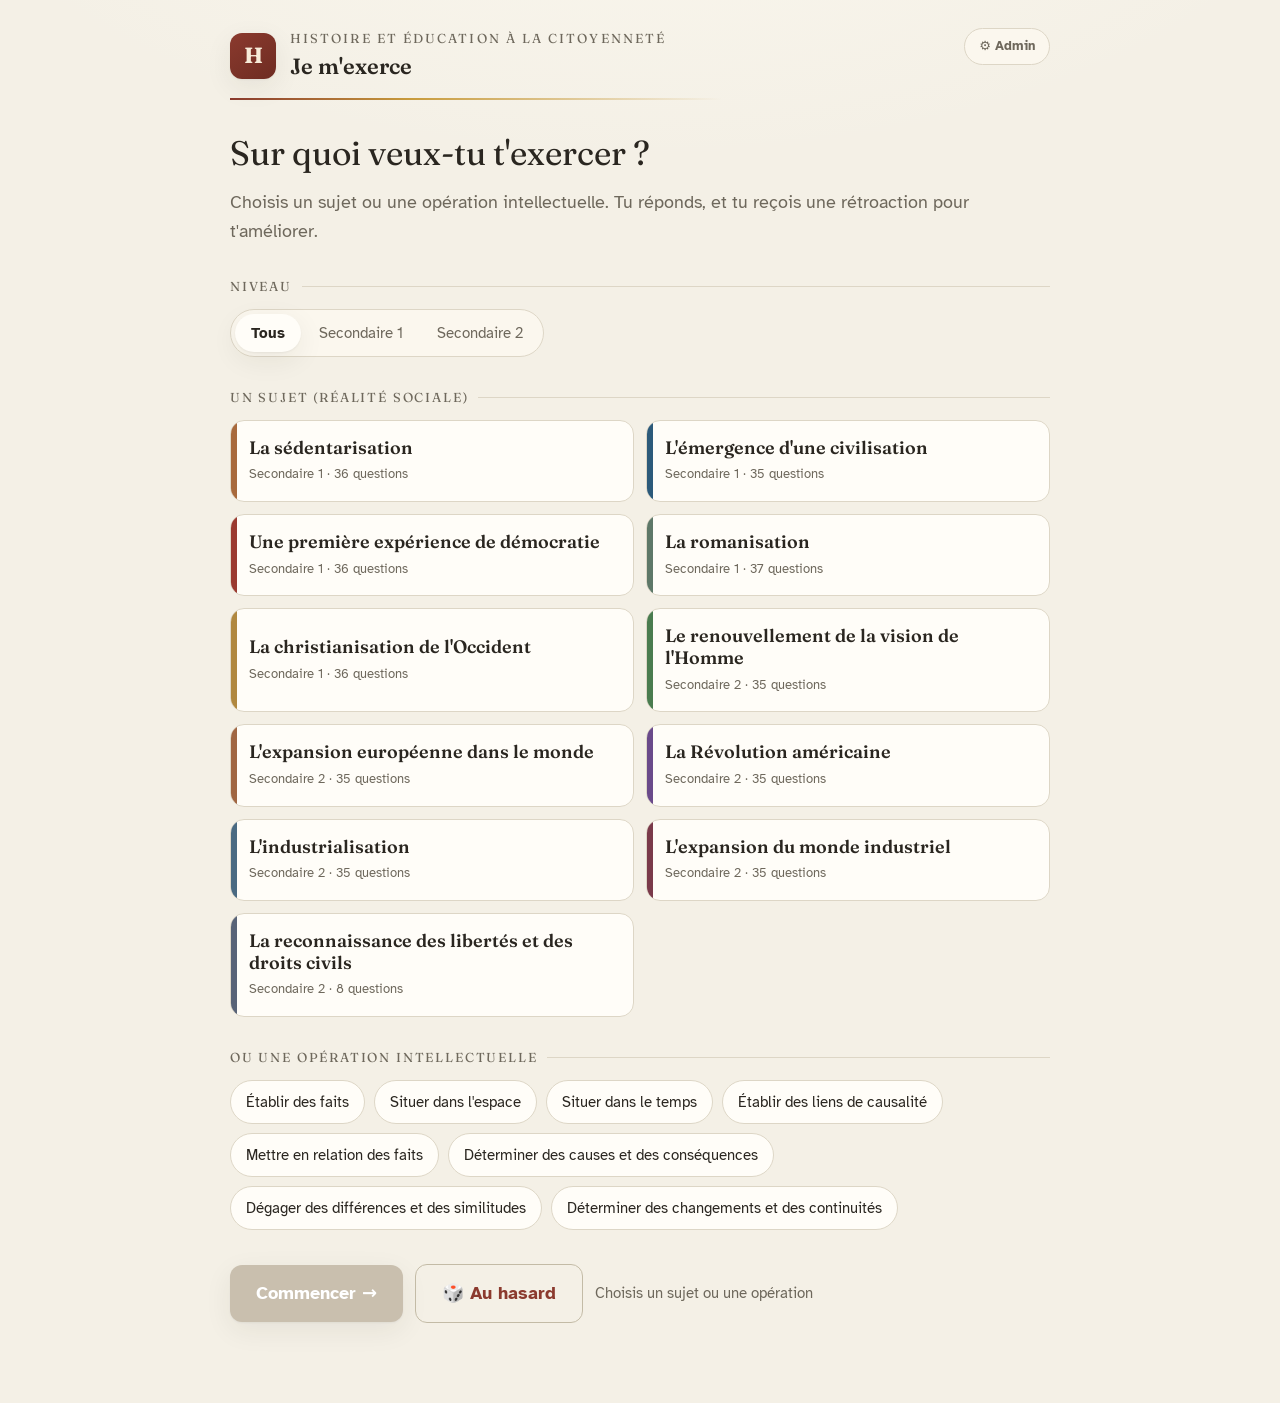
==== index.html @ 0134106e "Bugs réparés" ====
<!DOCTYPE html>
<html lang="fr">
<head>
<meta charset="UTF-8">
<meta name="viewport" content="width=device-width, initial-scale=1.0">
<title>HEC · Je m'exerce</title>
<link rel="preconnect" href="https://fonts.googleapis.com">
<link rel="preconnect" href="https://fonts.gstatic.com" crossorigin>
<link href="https://fonts.googleapis.com/css2?family=Fraunces:opsz,wght@9..144,400;9..144,500;9..144,600;9..144,700&family=Atkinson+Hyperlegible:ital,wght@0,400;0,700;1,400&display=swap" rel="stylesheet">
<style>
:root{
  --bg:#f4f0e6; --card:#fffdf8; --alt:#fbf7ee;
  --border:#ddd6c6; --border-strong:#c3bba6;
  --ink:#2a2620; --muted:#6e685c;
  --burgundy:#8b3a2e; --burgundy-d:#6e2c22;
  --gold:#c89b3c; --green:#4a7c4f; --danger:#b15543;
  --accent:#8b3a2e; --accent-bg:#f5e8d8;
  --shadow:0 1px 2px rgba(42,38,32,.05), 0 8px 28px rgba(42,38,32,.07);
  --shadow-lg:0 2px 6px rgba(42,38,32,.08), 0 18px 48px rgba(42,38,32,.12);
  --radius:16px;
}
*{box-sizing:border-box}
html,body{margin:0;padding:0}
body{
  background:
    radial-gradient(1200px 600px at 50% -200px, #fbf8ef 0%, rgba(251,248,239,0) 60%),
    var(--bg);
  color:var(--ink);
  font-family:'Atkinson Hyperlegible', system-ui, sans-serif;
  font-size:18px; line-height:1.6;
  min-height:100vh;
  -webkit-font-smoothing:antialiased;
}
.wrap{max-width:860px;margin:0 auto;padding:28px 20px 80px}
h1,h2,h3{font-family:'Fraunces',Georgia,serif;font-weight:600;line-height:1.15;letter-spacing:-.01em;margin:0}

/* ---------- Top bar ---------- */
.topbar{display:flex;align-items:center;gap:14px;margin-bottom:6px}
.admin-link{margin-left:auto;align-self:flex-start;text-decoration:none;font-size:13px;font-weight:700;
  color:var(--muted);background:var(--alt);border:1px solid var(--border);border-radius:999px;
  padding:7px 14px;transition:.15s;white-space:nowrap}
.admin-link:hover{color:var(--burgundy);border-color:var(--burgundy);background:#fff}
.crest{width:46px;height:46px;flex:none;border-radius:12px;
  background:linear-gradient(145deg,var(--burgundy),var(--burgundy-d));
  display:grid;place-items:center;color:#f7ecd9;box-shadow:var(--shadow);
  font-family:'Fraunces',serif;font-weight:700;font-size:22px}
.topbar .t1{font-family:'Fraunces',serif;font-size:13px;letter-spacing:.16em;text-transform:uppercase;color:var(--muted)}
.topbar .t2{font-family:'Fraunces',serif;font-size:22px;font-weight:600}
.rule{height:2px;border:0;margin:14px 0 26px;
  background:linear-gradient(90deg,var(--burgundy) 0%, var(--gold) 22%, transparent 60%)}

/* ---------- Home ---------- */
.lead{font-size:21px;color:var(--ink);margin:0 0 4px}
.lead .big{font-family:'Fraunces',serif;font-size:34px;display:block;margin-bottom:8px}
.sub{color:var(--muted);margin:0 0 28px}
.section-label{font-family:'Fraunces',serif;font-size:13px;letter-spacing:.14em;text-transform:uppercase;
  color:var(--muted);margin:30px 0 12px;display:flex;align-items:center;gap:10px}
.section-label::after{content:"";flex:1;height:1px;background:var(--border)}

.seg{display:inline-flex;background:var(--alt);border:1px solid var(--border);border-radius:999px;padding:4px;gap:2px}
.seg button{border:0;background:transparent;font:inherit;font-size:15px;color:var(--muted);
  padding:7px 16px;border-radius:999px;cursor:pointer;transition:.15s}
.seg button.on{background:var(--card);color:var(--ink);box-shadow:var(--shadow);font-weight:700}

.grid{display:grid;grid-template-columns:repeat(2,1fr);gap:12px;margin-top:8px}
@media(max-width:620px){.grid{grid-template-columns:1fr}}
.tile{position:relative;text-align:left;border:1px solid var(--border);background:var(--card);
  border-radius:14px;padding:16px 16px 16px 18px;cursor:pointer;font:inherit;color:var(--ink);
  transition:transform .14s, box-shadow .14s, border-color .14s; overflow:hidden}
.tile::before{content:"";position:absolute;left:0;top:0;bottom:0;width:6px;background:var(--tcol,#bbb)}
.tile:hover{transform:translateY(-2px);box-shadow:var(--shadow-lg);border-color:var(--border-strong)}
.tile .tname{font-family:'Fraunces',serif;font-size:18px;font-weight:600;line-height:1.2}
.tile .tmeta{font-size:13px;color:var(--muted);margin-top:6px}
.tile.sel{outline:3px solid var(--tcol);outline-offset:-1px}

.chips{display:flex;flex-wrap:wrap;gap:9px}
.chip{border:1px solid var(--border);background:var(--card);border-radius:999px;
  padding:9px 15px;font:inherit;font-size:15px;cursor:pointer;color:var(--ink);transition:.14s}
.chip:hover{border-color:var(--burgundy);color:var(--burgundy)}
.chip.sel{background:var(--burgundy);border-color:var(--burgundy);color:#fff;font-weight:700}

.cta-row{margin-top:34px;display:flex;gap:12px;flex-wrap:wrap;align-items:center}
.btn{font:inherit;font-weight:700;border:0;border-radius:12px;padding:14px 26px;cursor:pointer;transition:.15s}
.btn-primary{background:var(--burgundy);color:#fff;box-shadow:var(--shadow)}
.btn-primary:hover{background:var(--burgundy-d);transform:translateY(-1px)}
.btn-primary:disabled{background:#c9bfae;cursor:not-allowed;transform:none}
.btn-ghost{background:transparent;color:var(--burgundy);border:1.5px solid var(--border-strong)}
.btn-ghost:hover{border-color:var(--burgundy);background:var(--accent-bg)}
.btn-soft{background:var(--alt);color:var(--ink);border:1px solid var(--border)}
.btn-soft:hover{border-color:var(--border-strong)}
.hint{color:var(--muted);font-size:15px}

/* ---------- Exercise ---------- */
.ex-top{display:flex;align-items:center;justify-content:space-between;gap:12px;margin-bottom:18px}
.badge{display:inline-flex;align-items:center;gap:8px;font-size:13px;font-weight:700;
  background:var(--accent-bg);color:var(--accent);border-radius:999px;padding:7px 14px;
  border:1px solid color-mix(in srgb,var(--accent) 25%, transparent)}
.dot{width:9px;height:9px;border-radius:50%;background:var(--accent)}
.linkback{background:none;border:0;font:inherit;color:var(--muted);cursor:pointer;font-size:15px}
.linkback:hover{color:var(--burgundy)}

.qcard{background:var(--card);border:1px solid var(--border);border-radius:var(--radius);
  box-shadow:var(--shadow);padding:26px 26px 28px;border-top:4px solid var(--accent)}
.qop{font-family:'Fraunces',serif;font-size:14px;letter-spacing:.04em;color:var(--accent);font-weight:600;margin-bottom:6px}
.qprompt{font-family:'Fraunces',serif;font-size:23px;font-weight:600;line-height:1.3;margin-bottom:4px}
.qbullets{margin:14px 0 0;padding:0;list-style:none}
.qbullets li{position:relative;padding:7px 0 7px 26px;border-bottom:1px dashed var(--border)}
.qbullets li:last-child{border-bottom:0}
.qbullets li::before{content:"";position:absolute;left:4px;top:15px;width:8px;height:8px;
  border-radius:2px;transform:rotate(45deg);background:var(--accent)}
.qinstr{font-size:16px;color:var(--muted);background:var(--alt);border-left:3px solid var(--gold);
  border-radius:0 10px 10px 0;padding:11px 15px;margin-top:16px}

/* documents */
.docs{margin-top:22px;display:grid;gap:14px}
.doc{border:1px solid var(--border);border-radius:12px;overflow:hidden;background:var(--alt)}
.doc .dh{font-family:'Fraunces',serif;font-weight:600;font-size:15px;color:var(--ink);
  padding:10px 14px;border-bottom:1px solid var(--border);background:#efe8d6}
.doc .db{padding:14px}
.doc .db.row{display:flex;gap:14px;align-items:flex-start}
.doc img{display:block;max-width:100%;border-radius:8px;border:1px solid var(--border)}
.doc .di{flex:none;border-radius:8px}
.doc .dtext{font-size:16px;line-height:1.55}
.src{font-size:12px;color:var(--muted);margin-top:10px;line-height:1.4;font-style:italic}
.noimg{padding:18px;text-align:center;color:var(--muted);font-size:14px;background:repeating-linear-gradient(45deg,#f0ebdd,#f0ebdd 10px,#ece6d6 10px,#ece6d6 20px);border-radius:8px}

/* inputs */
.answer{margin-top:24px}
.answer h3{font-family:'Fraunces',serif;font-size:16px;margin-bottom:10px;color:var(--ink)}
textarea{width:100%;min-height:150px;resize:vertical;font:inherit;font-size:17px;line-height:1.7;
  padding:14px 16px;border:1.5px solid var(--border-strong);border-radius:12px;background:#fff;color:var(--ink);
  background-image:repeating-linear-gradient(transparent,transparent 33px,#eee5d2 33px,#eee5d2 34px);background-attachment:local}
textarea:focus{outline:0;border-color:var(--accent);box-shadow:0 0 0 4px var(--accent-bg)}
.lbl-row{display:flex;align-items:center;gap:12px;margin:8px 0}
.lbl-row .lname{flex:1;font-size:16px}
.lbl-row input.short{width:110px;font:inherit;font-size:17px;text-align:center;padding:10px;
  border:1.5px solid var(--border-strong);border-radius:10px;background:#fff}
.lbl-row input.short:focus{outline:0;border-color:var(--accent);box-shadow:0 0 0 4px var(--accent-bg)}

table.cbx{border-collapse:collapse;width:100%;margin-top:6px}
table.cbx th,table.cbx td{border:1px solid var(--border);padding:11px 12px;text-align:center}
table.cbx th{background:var(--alt);font-family:'Fraunces',serif;font-weight:600;font-size:15px}
table.cbx td.rh{text-align:left;font-weight:700;background:var(--alt)}
table.cbx input{width:22px;height:22px;accent-color:var(--accent);cursor:pointer}

.ba{display:grid;gap:10px;margin-top:6px}
.ba .item{display:flex;align-items:center;gap:12px;background:var(--alt);border:1px solid var(--border);border-radius:10px;padding:10px 12px}
.ba .item .iname{flex:1;font-weight:700}
.toggle{display:inline-flex;border:1px solid var(--border-strong);border-radius:999px;overflow:hidden}
.toggle button{border:0;background:#fff;font:inherit;font-size:14px;padding:8px 14px;cursor:pointer;color:var(--muted)}
.toggle button.on{background:var(--accent);color:#fff;font-weight:700}

.chrono .slot{display:flex;align-items:center;gap:12px;margin:8px 0}
.chrono .rank{font-family:'Fraunces',serif;font-weight:700;color:var(--accent);min-width:150px}
.chrono select{font:inherit;font-size:16px;padding:10px 12px;border:1.5px solid var(--border-strong);border-radius:10px;background:#fff;flex:1}

/* feedback */
.fb{margin-top:22px;border-radius:14px;padding:20px 22px;border:1px solid var(--border);animation:rise .35s ease both}
@keyframes rise{from{opacity:0;transform:translateY(10px)}to{opacity:1;transform:none}}
.fb.good{background:#eef5ec;border-color:#cfe3c9}
.fb.work{background:#fbf2e6;border-color:#f0ddbf}
.fb.ai{background:#f3f0fa;border-color:#ddd5ee}
.fb h3{font-family:'Fraunces',serif;font-size:19px;margin-bottom:10px;display:flex;align-items:center;gap:9px}
.fb .ic{width:28px;height:28px;border-radius:50%;display:grid;place-items:center;color:#fff;font-weight:700;flex:none}
.fb.good .ic{background:var(--green)} .fb.work .ic{background:var(--gold)} .fb.ai .ic{background:#7a5ea8}
.fb p{margin:8px 0}
.fb .line{display:flex;gap:10px;align-items:flex-start;padding:6px 0}
.fb .mk{font-weight:700;flex:none}
.fb .mk.ok{color:var(--green)} .fb .mk.no{color:var(--danger)}
.fb .blk{margin-top:12px;padding-top:12px;border-top:1px dashed var(--border)}
.fb .blk b{font-family:'Fraunces',serif}
.model{margin-top:16px;background:var(--card);border:1px solid var(--border);border-left:3px solid var(--green);
  border-radius:0 10px 10px 0;padding:14px 16px;font-size:16px;line-height:1.6}
.model .mlab{font-family:'Fraunces',serif;font-size:13px;letter-spacing:.06em;text-transform:uppercase;color:var(--green);font-weight:700;margin-bottom:6px}
.spin{display:inline-block;width:18px;height:18px;border:3px solid var(--accent-bg);border-top-color:var(--accent);border-radius:50%;animation:sp .8s linear infinite;vertical-align:-3px}
@keyframes sp{to{transform:rotate(360deg)}}

.foot{margin-top:26px;display:flex;gap:12px;flex-wrap:wrap}
.hidden{display:none!important}
.fade{animation:fade .4s ease both}
@keyframes fade{from{opacity:0;transform:translateY(8px)}to{opacity:1;transform:none}}
.banner{font-size:13px;color:var(--muted);background:var(--alt);border:1px dashed var(--border-strong);
  border-radius:10px;padding:8px 12px;margin-bottom:16px}
</style>
</head>
<body>
<div class="wrap">
  <div class="topbar">
    <div class="crest">H</div>
    <div>
      <div class="t1">Histoire et éducation à la citoyenneté</div>
      <div class="t2">Je m'exerce</div>
    </div>
    <a class="admin-link" href="admin/" title="Console d'administration">⚙ Admin</a>
  </div>
  <hr class="rule">

  <div id="dataBanner" class="banner hidden"></div>

  <!-- ============ HOME ============ -->
  <section id="screen-home" class="fade">
    <p class="lead"><span class="big">Sur quoi veux-tu t'exercer&nbsp;?</span></p>
    <p class="sub">Choisis un sujet ou une opération intellectuelle. Tu réponds, et tu reçois une rétroaction pour t'améliorer.</p>

    <div class="section-label">Niveau</div>
    <div class="seg" id="levelSeg">
      <button data-lvl="all" class="on">Tous</button>
      <button data-lvl="1">Secondaire&nbsp;1</button>
      <button data-lvl="2">Secondaire&nbsp;2</button>
    </div>

    <div class="section-label">Un sujet (réalité sociale)</div>
    <div class="grid" id="realiteGrid"></div>

    <div class="section-label">Ou une opération intellectuelle</div>
    <div class="chips" id="opChips"></div>

    <div class="cta-row">
      <button class="btn btn-primary" id="startBtn" disabled>Commencer&nbsp;→</button>
      <button class="btn btn-ghost" id="randomBtn">🎲 Au hasard</button>
      <span class="hint" id="poolHint"></span>
    </div>
  </section>

  <!-- ============ EXERCISE ============ -->
  <section id="screen-ex" class="hidden">
    <div class="ex-top">
      <span class="badge"><span class="dot"></span><span id="exReal"></span></span>
      <button class="linkback" id="backBtn">← Changer de sujet</button>
    </div>
    <div class="qcard" id="qcard"></div>
    <div class="answer" id="answerZone"></div>
    <div id="feedbackZone"></div>
    <div class="foot" id="footZone"></div>
  </section>
</div>

<!-- embedded demo data injected here -->
<script id="embedded">/* version de production : les questions sont chargees depuis assets/data/questions.json */</script>

<script>
/* ======================================================================
   CONFIGURATION
   ----------------------------------------------------------------------
   RELAY_URL : adresse de ton relais sécurisé (Cloudflare Worker, etc.)
   qui détient ta clé API. Laisse "" pour un site 100% statique
   (les questions fermées sont corrigées; les questions rédigées
   affichent directement la réponse modèle, sans rétroaction IA).
   Ex : RELAY_URL = "https://hec-relais.ton-compte.workers.dev";
   ====================================================================== */
const RELAY_URL = "";

/* ====================== METADATA (stable) ====================== */
const REALITES = [
  {id:"sedentarisation",titre:"La sédentarisation",niveau:1,c:"#a86a3d",bg:"#f0e2d4"},
  {id:"emergence-civilisation",titre:"L'émergence d'une civilisation",niveau:1,c:"#2c5a7a",bg:"#dde4ed"},
  {id:"premiere-experience-democratie",titre:"Une première expérience de démocratie",niveau:1,c:"#9a3a30",bg:"#ecdbd6"},
  {id:"romanisation",titre:"La romanisation",niveau:1,c:"#5e7868",bg:"#dfe6e1"},
  {id:"christianisation-occident",titre:"La christianisation de l'Occident",niveau:1,c:"#b08840",bg:"#f3ead4"},
  {id:"renouvellement-vision-homme",titre:"Le renouvellement de la vision de l'Homme",niveau:2,c:"#4a7c4f",bg:"#e8f0e3"},
  {id:"expansion-europeenne",titre:"L'expansion européenne dans le monde",niveau:2,c:"#a06642",bg:"#f5e8dc"},
  {id:"revolution-americaine",titre:"La Révolution américaine",niveau:2,c:"#6a4a8a",bg:"#ece4f0"},
  {id:"industrialisation",titre:"L'industrialisation",niveau:2,c:"#4a6a82",bg:"#dde6ee"},
  {id:"expansion-monde-industriel",titre:"L'expansion du monde industriel",niveau:2,c:"#7a3a4a",bg:"#ecdfe2"},
  {id:"reconnaissance-libertes-droits-civils",titre:"La reconnaissance des libertés et des droits civils",niveau:2,c:"#586377",bg:"#e3e5ea"},
];
const REAL_BY_ID = Object.fromEntries(REALITES.map(r=>[r.id,r]));
const OPERATIONS = [
  "Établir des faits","Situer dans l'espace","Situer dans le temps",
  "Établir des liens de causalité","Mettre en relation des faits",
  "Déterminer des causes et des conséquences","Dégager des différences et des similitudes",
  "Déterminer des changements et des continuités"
];

/* ====================== STATE ====================== */
let QUESTIONS = [];
let IMGMAP = (window.HEC_IMGMAP||{});
let usingSample = false;
const sel = {level:"all", realite:null, op:null};
let pool = [], current = null;

/* ====================== DATA LOADING ====================== */
async function loadData(){
  try{
    const res = await fetch("assets/data/questions.json",{cache:"no-store"});
    if(!res.ok) throw 0;
    const j = await res.json();
    QUESTIONS = j.questions || [];
    if(!QUESTIONS.length) throw 0;
  }catch(e){
    QUESTIONS = (window.HEC_SAMPLE||[]);
    usingSample = QUESTIONS.length>0;
  }
  const b = document.getElementById("dataBanner");
  if(!QUESTIONS.length){
    b.classList.remove("hidden");
    b.innerHTML = "⚠️ <b>Questions introuvables.</b> Vérifie que <code>exercice.html</code> est bien placé à la racine, juste à côté du dossier <code>assets/</code> (qui contient <code>assets/data/questions.json</code>).";
    return;
  }
  if(usingSample){
    b.classList.remove("hidden");
    b.innerHTML = "🧪 <b>Mode démonstration</b> — "+QUESTIONS.length+" questions d'exemple. Déposé dans ton dépôt (à côté du dossier <code>assets/</code>), il chargera automatiquement les 354 questions et toutes les images.";
  }
  buildHome();
}
function resolveImg(url){
  if(!url) return null;
  if(usingSample) return IMGMAP[url] || null;   // demo: only embedded images exist
  return url;                                    // deployed: real relative path
}

/* ====================== HOME ====================== */
function buildHome(){
  const grid = document.getElementById("realiteGrid");
  grid.innerHTML = "";
  const counts = {};
  QUESTIONS.forEach(q=>counts[q.realite_sociale_id]=(counts[q.realite_sociale_id]||0)+1);
  REALITES.forEach(r=>{
    if(!counts[r.id]) return;
    const n = filteredCount({realite:r.id});
    const el = document.createElement("button");
    el.className="tile"; el.style.setProperty("--tcol",r.c);
    el.innerHTML = `<div class="tname">${r.titre}</div>
      <div class="tmeta">Secondaire ${r.niveau} · ${counts[r.id]} questions</div>`;
    el.onclick=()=>{ sel.realite = (sel.realite===r.id)?null:r.id; if(sel.realite) sel.op=null; refreshHome(); };
    el.dataset.id=r.id;
    grid.appendChild(el);
  });
  const chips = document.getElementById("opChips");
  chips.innerHTML="";
  OPERATIONS.forEach(op=>{
    const el=document.createElement("button");
    el.className="chip"; el.textContent=op; el.dataset.op=op;
    el.onclick=()=>{ sel.op=(sel.op===op)?null:op; if(sel.op) sel.realite=null; refreshHome(); };
    chips.appendChild(el);
  });
  document.querySelectorAll("#levelSeg button").forEach(b=>{
    b.onclick=()=>{ sel.level=b.dataset.lvl;
      document.querySelectorAll("#levelSeg button").forEach(x=>x.classList.toggle("on",x===b));
      sel.realite=null; sel.op=null; refreshHome(); };
  });
  document.getElementById("startBtn").onclick=()=>startSession();
  document.getElementById("randomBtn").onclick=()=>startSession();
  document.getElementById("backBtn").onclick=()=>showHome();
  refreshHome();
}
function levelOk(q){ return sel.level==="all" || String(q.niveau)===sel.level; }
function filteredCount(over={}){
  const rl=over.realite!==undefined?over.realite:sel.realite;
  return QUESTIONS.filter(q=>levelOk(q) && (!rl||q.realite_sociale_id===rl) && (!sel.op||q.operation===sel.op)).length;
}
function refreshHome(){
  document.querySelectorAll("#realiteGrid .tile").forEach(t=>{
    t.classList.toggle("sel", t.dataset.id===sel.realite);
    t.style.opacity = (sel.level==="all"||REAL_BY_ID[t.dataset.id].niveau===+sel.level)?"1":".4";
  });
  document.querySelectorAll("#opChips .chip").forEach(c=>c.classList.toggle("sel",c.dataset.op===sel.op));
  const n = filteredCount();
  const ready = !!(sel.realite||sel.op);
  document.getElementById("startBtn").disabled = !ready || n===0;
  document.getElementById("poolHint").textContent = ready ? `${n} exercice${n>1?"s":""} disponible${n>1?"s":""}` : "Choisis un sujet ou une opération";
}

/* ====================== SESSION ====================== */
function startSession(){
  // Respecte les filtres actifs (niveau, réalité, opération). Si aucun filtre de
  // réalité/opération n'est choisi (cas du bouton « Au hasard »), on pige dans
  // toutes les questions du niveau sélectionné.
  pool = QUESTIONS.filter(q=>levelOk(q)
      && (!sel.realite||q.realite_sociale_id===sel.realite)
      && (!sel.op||q.operation===sel.op));
  if(!pool.length) return;
  nextQuestion();
  showEx();
}
function nextQuestion(){
  if(!pool.length){ showHome(); return; }
  const i = Math.floor(Math.random()*pool.length);
  current = pool.splice(i,1)[0];
  renderQuestion(current);
}
function showHome(){ document.getElementById("screen-ex").classList.add("hidden");
  const h=document.getElementById("screen-home"); h.classList.remove("hidden"); h.classList.add("fade");
  window.scrollTo({top:0,behavior:"smooth"}); }
function showEx(){ document.getElementById("screen-home").classList.add("hidden");
  const e=document.getElementById("screen-ex"); e.classList.remove("hidden"); e.classList.add("fade");
  window.scrollTo({top:0,behavior:"smooth"}); }

/* ====================== RENDER QUESTION ====================== */
function applyAccent(q){
  const r = REAL_BY_ID[q.realite_sociale_id] || {c:"#8b3a2e",bg:"#f5e8d8"};
  document.documentElement.style.setProperty("--accent",r.c);
  document.documentElement.style.setProperty("--accent-bg",r.bg);
  document.getElementById("exReal").textContent = (r.titre||"") ;
}
function renderQuestion(q){
  applyAccent(q);
  const b = q.questionBody;
  let html = `<div class="qop">${q.operation} · n°${q.numero}</div>
    <div class="qprompt">${esc(b.prompt||"")}</div>`;
  if(b.bullets&&b.bullets.length){
    html += `<ul class="qbullets">`+b.bullets.map(x=>`<li>${esc(x)}</li>`).join("")+`</ul>`;
  }
  if(b.instructions&&b.instructions.length){
    html += `<div class="qinstr">`+b.instructions.map(s=>s.bold?`<b>${esc(s.text)}</b>`:esc(s.text)).join("")+`</div>`;
  }
  // documents
  if(q.documents&&q.documents.length){
    html += `<div class="docs">`+q.documents.map(renderDoc).join("")+`</div>`;
  }
  document.getElementById("qcard").innerHTML = html;
  renderAnswer(q);
  document.getElementById("feedbackZone").innerHTML="";
  renderFoot(false);
}
function renderDoc(d){
  const img = resolveImg(d.imageUrl);
  let body="";
  const hasImg = !!d.imageUrl;
  const widthCss = d.imageWidthCm ? `style="width:${Math.min(d.imageWidthCm*38,330)}px"` : "";
  if(hasImg && d.text){
    body = `<div class="db row">
        ${img?`<img class="di" ${widthCss} src="${img}" alt="">`:`<div class="di noimg" ${widthCss?widthCss:'style="width:150px"'}>🖼️ image</div>`}
        <div class="dtext">${esc(d.text)}</div></div>`;
  } else if(hasImg){
    body = `<div class="db">${img?`<img ${widthCss} src="${img}" alt="">`:`<div class="noimg">🖼️ Document iconographique (visible une fois déposé dans le dépôt)</div>`}</div>`;
  } else {
    body = `<div class="db"><div class="dtext">${esc(d.text||"")}</div></div>`;
  }
  const src = (d.sources&&d.sources.length)?`<div class="db" style="padding-top:0"><div class="src">${d.sources.map(esc).join("<br>")}</div></div>`:"";
  return `<div class="doc">${d.title?`<div class="dh">${esc(d.title)}</div>`:""}${body}${src}</div>`;
}

/* ====================== RENDER ANSWER INPUTS ====================== */
function renderAnswer(q){
  const z = document.getElementById("answerZone");
  const rs = (q.questionBody.responseSpace||[{type:"lines",count:6}])[0];
  let h = `<h3>✍️ Ta réponse</h3>`;
  if(rs.type==="lines"){
    h += `<textarea id="ans" placeholder="Écris ta réponse en phrases complètes…"></textarea>`;
  } else if(rs.type==="labeled-list"){
    h += (rs.items||[]).map((it,i)=>`<div class="lbl-row"><span class="lname">${esc(it)}</span>
      <input class="short" data-i="${i}" placeholder="?" autocomplete="off"></div>`).join("");
  } else if(rs.type==="checkbox-table"){
    h += `<table class="cbx"><thead><tr><th></th>`+rs.columns.map(c=>`<th>${esc(c)}</th>`).join("")+`</tr></thead><tbody>`+
      rs.rows.map((r,ri)=>`<tr><td class="rh">${esc(r)}</td>`+
        rs.columns.map((c,ci)=>`<td><input type="checkbox" data-r="${ri}" data-c="${ci}"></td>`).join("")+`</tr>`).join("")+
      `</tbody></table>`;
  } else if(rs.type==="before-after-axis"){
    const items = baItems(q);
    h += `<div class="hint" style="margin-bottom:8px">Pivot : <b>${esc(rs.pivot||"")}</b></div><div class="ba">`+
      items.map((it,i)=>`<div class="item"><span class="iname">${esc(it)}</span>
        <span class="toggle" data-i="${i}">
          <button data-v="avant">${esc(rs.beforeLabel||"Avant")}</button>
          <button data-v="apres">${esc(rs.afterLabel||"Après")}</button>
        </span></div>`).join("")+`</div>`;
  } else if(rs.type==="chrono-ordering"){
    const opts = chronoOptions(q);
    h += `<div class="chrono">`+(rs.items||[]).map((it,i)=>`<div class="slot">
        <span class="rank">${esc(it)}</span>
        <select data-i="${i}"><option value="">— choisir —</option>${opts.map(o=>`<option>${esc(o)}</option>`).join("")}</select>
      </div>`).join("")+`</div>`;
  } else {
    h += `<textarea id="ans" placeholder="Ta réponse…"></textarea>`;
  }
  z.innerHTML = h;
  // toggle behaviour for before-after
  z.querySelectorAll(".toggle").forEach(t=>{
    t.querySelectorAll("button").forEach(btn=>btn.onclick=()=>{
      t.querySelectorAll("button").forEach(x=>x.classList.toggle("on",x===btn));
    });
  });
}
function baItems(q){ // documents to classify = union of corrige avant/apres, fallback to all docs
  const c=(q.corrige||[]).find(x=>x.kind==="avant_apres");
  if(c) return [...new Set([...(c.avant||[]),...(c.apres||[])])];
  return (q.documents||[]).map((d,i)=>d.title||("Document "+(i+1)));
}
function chronoOptions(q){
  const c=(q.corrige||[]).find(x=>x.kind==="lettres");
  if(c&&c.valeurs) return [...c.valeurs].sort();
  return (q.documents||[]).map((d,i)=>"Document "+(i+1));
}

/* ====================== FOOT (buttons) ====================== */
function renderFoot(checked){
  const f=document.getElementById("footZone");
  if(!checked){
    f.innerHTML = `<button class="btn btn-primary" id="checkBtn">Vérifier ma réponse</button>
       <button class="btn btn-soft" id="skipBtn">Passer →</button>`;
    document.getElementById("checkBtn").onclick=checkAnswer;
    document.getElementById("skipBtn").onclick=()=>{ nextQuestion(); };
  } else {
    f.innerHTML = `<button class="btn btn-primary" id="nextBtn">Exercice suivant →</button>
       <button class="btn btn-ghost" id="retryBtn">↺ Réessayer</button>
       <button class="btn btn-soft" id="homeBtn">Changer de sujet</button>`;
    document.getElementById("nextBtn").onclick=()=>{ nextQuestion(); };
    document.getElementById("retryBtn").onclick=()=>{ renderQuestion(current); };
    document.getElementById("homeBtn").onclick=showHome;
  }
}

/* ====================== CHECK ANSWER ====================== */
function norm(s){return (s||"").toString().toLowerCase()
  .normalize("NFD").replace(/[\u0300-\u036f]/g,"")
  .replace(/document|doc|n°|n\.|n |[.\s]/g,"").trim();}

function checkAnswer(){
  const q=current;
  const kind=(q.corrige&&q.corrige[0]&&q.corrige[0].kind)||"texte";
  if(kind==="texte"){ checkOpen(q); }
  else { checkClosed(q,kind); }
}

function checkClosed(q,kind){
  const fz=document.getElementById("feedbackZone");
  const c=q.corrige[0];
  let rows=[], allOk=true;
  if(kind==="lettres"){
    const inputs=[...document.querySelectorAll("#answerZone .short, #answerZone select")];
    c.valeurs.forEach((v,i)=>{
      const got=inputs[i]?inputs[i].value:"";
      const ok=norm(got)===norm(v) && norm(got)!=="";
      allOk=allOk&&ok;
      const label = inputs[i] && inputs[i].closest(".lbl-row") ? inputs[i].closest(".lbl-row").querySelector(".lname").textContent
                   : (inputs[i] && inputs[i].closest(".slot") ? inputs[i].closest(".slot").querySelector(".rank").textContent : ("Élément "+(i+1)));
      rows.push({ok, txt:`${esc(label)} → tu as répondu «&nbsp;${esc(got||"—")}&nbsp;», réponse attendue «&nbsp;${esc(v)}&nbsp;».`});
    });
  } else if(kind==="cases"){
    c.lignes.forEach((lg,ri)=>{
      lg.cochees.forEach((cell,ci)=>{
        const box=document.querySelector(`#answerZone input[data-r="${ri}"][data-c="${ci}"]`);
        const got=box?box.checked:false;
        const ok=got===!!cell.coche; allOk=allOk&&ok;
      });
    });
    rows.push({ok:allOk, txt: allOk?"Toutes les cases sont bien placées.":"Certaines cases ne correspondent pas encore au corrigé. Regarde la réponse modèle plus bas."});
  } else if(kind==="avant_apres"){
    const items=baItems(q);
    items.forEach((it,i)=>{
      const onbtn=document.querySelector(`#answerZone .toggle[data-i="${i}"] button.on`);
      const got=onbtn?onbtn.dataset.v:"";
      const expected=(c.avant||[]).map(norm).includes(norm(it))?"avant":"apres";
      const ok=got===expected; allOk=allOk&&ok;
      rows.push({ok, txt:`${esc(it)} → ${ok?"bien situé":"à revoir"}.`});
    });
  }
  const cls=allOk?"good":"work";
  const icon=allOk?"✓":"!";
  const title=allOk?"Bravo, c'est juste&nbsp;!":"Presque&nbsp;! Regarde ceci";
  let html=`<div class="fb ${cls}"><h3><span class="ic">${icon}</span>${title}</h3>`;
  rows.forEach(r=> html+=`<div class="line"><span class="mk ${r.ok?'ok':'no'}">${r.ok?"✓":"✗"}</span><span>${r.txt}</span></div>`);
  html+=`</div>`;
  html+=modelHtml(q);
  fz.innerHTML=html; renderFoot(true);
  fz.scrollIntoView({behavior:"smooth",block:"nearest"});
}

/* ---------- OPEN (qualitative AI feedback) ---------- */
function studentText(){ const t=document.getElementById("ans"); return t?t.value.trim():""; }
async function checkOpen(q){
  const fz=document.getElementById("feedbackZone");
  const ans=studentText();
  if(ans.length<3){
    fz.innerHTML=`<div class="fb work"><h3><span class="ic">!</span>Écris d'abord ta réponse</h3><p>Essaie de formuler au moins une phrase complète, puis clique sur «&nbsp;Vérifier&nbsp;».</p></div>`;
    return;
  }
  fz.innerHTML=`<div class="fb ai"><h3><span class="ic">✦</span>Analyse de ta réponse</h3><p><span class="spin"></span> &nbsp;Je lis attentivement ce que tu as écrit…</p></div>`;
  renderFoot(true);
  try{
    const fb = await aiFeedback(q,ans);
    let html=`<div class="fb ai"><h3><span class="ic">✦</span>Ta rétroaction</h3>`;
    if(fb.points_forts) html+=`<div class="line"><span class="mk ok">✓</span><span><b>Ce qui est bien :</b> ${esc(fb.points_forts)}</span></div>`;
    if(fb.a_ameliorer) html+=`<div class="line"><span class="mk no">→</span><span><b>Pour aller plus loin :</b> ${esc(fb.a_ameliorer)}</span></div>`;
    if(fb.indice) html+=`<div class="blk"><b>💡 Indice :</b> ${esc(fb.indice)}</div>`;
    if(fb.encouragement) html+=`<p style="margin-top:12px">${esc(fb.encouragement)}</p>`;
    html+=`</div>`+modelHtml(q,true);
    fz.innerHTML=html; renderFoot(true);
    wireModelReveal();
  }catch(e){
    fz.innerHTML=`<div class="fb work"><h3><span class="ic">!</span>Rétroaction automatique indisponible</h3>
      <p>L'analyse intelligente n'a pas pu se faire ici. Compare ta réponse avec la réponse modèle ci-dessous&nbsp;:</p></div>`+modelHtml(q);
    renderFoot(true);
  }
  fz.scrollIntoView({behavior:"smooth",block:"nearest"});
}

async function aiFeedback(q,ans){
  const docs=(q.documents||[]).map((d,i)=>`Document ${i+1}${d.title?" ("+d.title+")":""}: ${d.text||"[image]"}`).join("\n");
  const regle=(q.reglettes||[]).map(r=>(r.rows||[]).map(x=>`${x.precise||""} ${x.condition||""} → ${x.points}`).join(" | ")).join("\n");
  const modele=(q.corrige||[]).map(c=>c.valeur||"").join(" ");
  const prompt =
`Tu es un enseignant d'histoire bienveillant qui aide un élève québécois de 12 à 14 ans (1re ou 2e secondaire).
Opération intellectuelle visée : « ${q.operation} ».
Consigne donnée à l'élève : « ${q.questionBody.prompt} »
${q.questionBody.bullets?("Éléments attendus : "+q.questionBody.bullets.join(" ; ")):""}

Documents fournis à l'élève :
${docs}

Réponse modèle (NE PAS la révéler à l'élève) : « ${modele} »
Critères d'évaluation : ${regle}

Réponse de l'élève : « ${ans} »

Donne une RÉTROACTION QUALITATIVE, encourageante, qui tutoie l'élève. Pas de note, pas de pointage chiffré.
- Sois concret et adapté à son âge (phrases simples).
- Souligne d'abord un point fort réel de SA réponse.
- Indique UNE chose précise à améliorer ou à ajouter, sans donner directement la réponse modèle (laisse-le réessayer).
- Donne un indice utile (pas la réponse).
- Termine par un court encouragement.
Réponds UNIQUEMENT avec un objet JSON valide, sans texte autour, sans balises Markdown, de la forme :
{"points_forts":"...","a_ameliorer":"...","indice":"...","encouragement":"..."}`;
  const payload = {max_tokens:600, messages:[{role:"user",content:prompt}]};
  let data;
  if(RELAY_URL){
    // Production : le relais sécurisé ajoute la clé API et impose le modèle.
    const res = await fetch(RELAY_URL,{
      method:"POST", headers:{"Content-Type":"application/json"},
      body:JSON.stringify(payload)
    });
    if(!res.ok) throw new Error("relay "+res.status);
    data = await res.json();
  } else {
    // Démonstration dans l'aperçu Claude.ai (appel direct sans clé).
    // Sur un site déployé, laisse RELAY_URL vide => on bascule sur la réponse modèle.
    const res = await fetch("https://api.anthropic.com/v1/messages",{
      method:"POST", headers:{"Content-Type":"application/json"},
      body:JSON.stringify({model:"claude-sonnet-4-20250514", ...payload})
    });
    data = await res.json();
  }
  let txt=(data.content||[]).filter(b=>b.type==="text").map(b=>b.text).join("\n");
  txt=txt.replace(/```json|```/g,"").trim();
  const s=txt.indexOf("{"), e=txt.lastIndexOf("}");
  return JSON.parse(txt.slice(s,e+1));
}

/* ---------- model answer reveal ---------- */
function modelHtml(q,hidden=false){
  let inner="";
  const c=q.corrige&&q.corrige[0];
  if(!c) return "";
  if(c.kind==="texte") inner=esc(c.valeur||"");
  else if(c.kind==="lettres") inner=(c.valeurs||[]).join(" · ");
  else if(c.kind==="avant_apres") inner=`Avant : ${(c.avant||[]).join(", ")||"—"} | Après : ${(c.apres||[]).join(", ")||"—"}`;
  else if(c.kind==="cases") inner="Voir la disposition correcte des cases dans le tableau.";
  if(hidden){
    return `<div style="margin-top:14px"><button class="btn btn-ghost" id="revealBtn">Voir une réponse modèle</button>
      <div class="model hidden" id="modelBox"><div class="mlab">Réponse modèle</div>${inner}</div></div>`;
  }
  return `<div class="model"><div class="mlab">Réponse modèle</div>${inner}</div>`;
}
function wireModelReveal(){
  const b=document.getElementById("revealBtn");
  if(b) b.onclick=()=>{ document.getElementById("modelBox").classList.remove("hidden"); b.style.display="none"; };
}

/* ====================== UTIL ====================== */
function esc(s){return (s==null?"":String(s)).replace(/[&<>"]/g,m=>({"&":"&amp;","<":"&lt;",">":"&gt;","\"":"&quot;"}[m]));}

loadData();
</script>
</body>
</html>
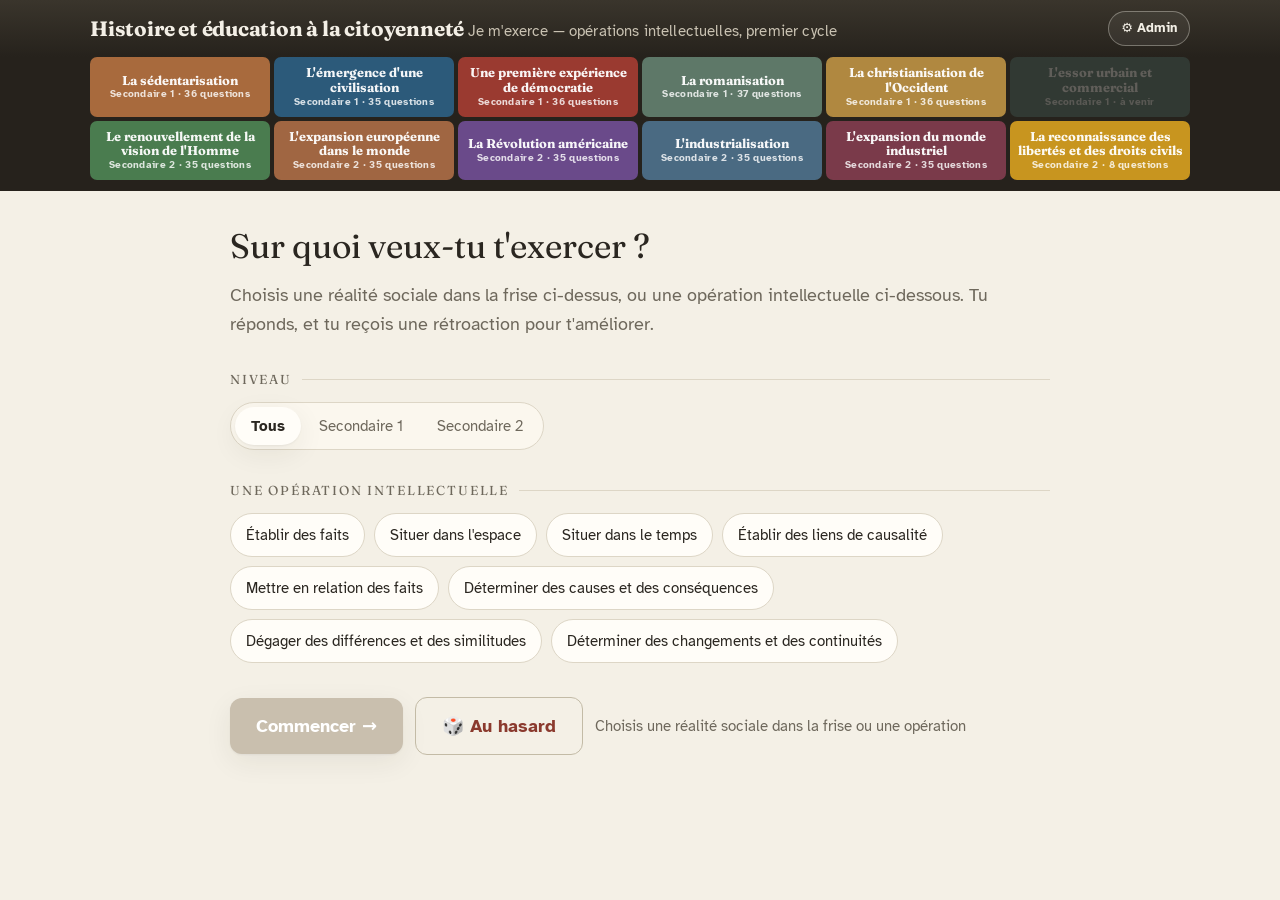
==== commit d35c1fa8: "MAJ Index" ====
--- a/index.html
+++ b/index.html
@@ -12,6 +12,8 @@
   --bg:#f4f0e6; --card:#fffdf8; --alt:#fbf7ee;
   --border:#ddd6c6; --border-strong:#c3bba6;
   --ink:#2a2620; --muted:#6e685c;
+  --ink-band:#26221c; --ink-band-soft:#3a352c;
+  --on-ink:#f3efe6; --on-ink-muted:#c9c2b2;
   --burgundy:#8b3a2e; --burgundy-d:#6e2c22;
   --gold:#c89b3c; --green:#4a7c4f; --danger:#b15543;
   --accent:#8b3a2e; --accent-bg:#f5e8d8;
@@ -34,20 +36,42 @@
 .wrap{max-width:860px;margin:0 auto;padding:28px 20px 80px}
 h1,h2,h3{font-family:'Fraunces',Georgia,serif;font-weight:600;line-height:1.15;letter-spacing:-.01em;margin:0}
 
-/* ---------- Top bar ---------- */
-.topbar{display:flex;align-items:center;gap:14px;margin-bottom:6px}
-.admin-link{margin-left:auto;align-self:flex-start;text-decoration:none;font-size:13px;font-weight:700;
-  color:var(--muted);background:var(--alt);border:1px solid var(--border);border-radius:999px;
-  padding:7px 14px;transition:.15s;white-space:nowrap}
-.admin-link:hover{color:var(--burgundy);border-color:var(--burgundy);background:#fff}
-.crest{width:46px;height:46px;flex:none;border-radius:12px;
-  background:linear-gradient(145deg,var(--burgundy),var(--burgundy-d));
-  display:grid;place-items:center;color:#f7ecd9;box-shadow:var(--shadow);
-  font-family:'Fraunces',serif;font-weight:700;font-size:22px}
-.topbar .t1{font-family:'Fraunces',serif;font-size:13px;letter-spacing:.16em;text-transform:uppercase;color:var(--muted)}
-.topbar .t2{font-family:'Fraunces',serif;font-size:22px;font-weight:600}
-.rule{height:2px;border:0;margin:14px 0 26px;
-  background:linear-gradient(90deg,var(--burgundy) 0%, var(--gold) 22%, transparent 60%)}
+/* ---------- Bandeau encré (identité HEC) ---------- */
+.site-header{background:linear-gradient(180deg,var(--ink-band-soft) 0%,var(--ink-band) 100%);
+  padding:.7rem 1.25rem;color:var(--on-ink)}
+.header-inner{display:flex;align-items:center;gap:.85rem;flex-wrap:wrap;max-width:1100px;margin:0 auto}
+.site-title{font-family:'Fraunces',Georgia,serif;font-size:1.3rem;font-weight:700;margin:0;line-height:1.3;color:var(--on-ink)}
+.site-title .title-sub{font-family:'Atkinson Hyperlegible',system-ui,sans-serif;font-weight:500;font-size:.72em;
+  color:var(--on-ink-muted);letter-spacing:.01em}
+@media(max-width:700px){.site-title{font-size:1.02rem}}
+.admin-link{margin-left:auto;display:inline-flex;align-items:center;gap:.4rem;font-size:13px;font-weight:600;
+  text-decoration:none;color:var(--on-ink);background:rgba(255,255,255,.06);
+  border:1px solid rgba(243,239,230,.35);padding:.38rem .75rem;border-radius:99px;white-space:nowrap;transition:.15s}
+.admin-link:hover{background:rgba(255,255,255,.14);border-color:var(--on-ink);color:#fff}
+
+/* ---------- Frise des réalités sociales (sélecteur signature, grille 6 × 2) ----------
+   Rangée 1 = Secondaire 1, rangée 2 = Secondaire 2 (ordre chronologique).
+   Libellés complets (PFEQ). Cliquer filtre la pige ; re-cliquer retire le filtre. */
+.periodes-rail{display:grid;grid-template-columns:repeat(6,minmax(0,1fr));grid-auto-rows:1fr;
+  background:var(--ink-band);padding:0 max(1.25rem,calc((100% - 1100px)/2)) .7rem;gap:4px}
+.rail-seg{min-width:0;appearance:none;border:none;cursor:pointer;background:var(--seg-color,#888);
+  color:rgba(255,255,255,.95);font-family:inherit;display:flex;flex-direction:column;align-items:center;
+  justify-content:center;gap:1px;padding:.5rem .4rem .55rem;border-radius:7px;position:relative;
+  transition:filter .15s,transform .15s,opacity .15s}
+.rail-name{font-family:'Fraunces',Georgia,serif;font-size:.8rem;font-weight:700;line-height:1.15;text-align:center}
+.rail-sub{font-size:.62rem;font-weight:600;letter-spacing:.03em;opacity:.85;white-space:nowrap}
+.rail-seg:hover{filter:brightness(1.16);transform:translateY(-1px)}
+.periodes-rail.has-active .rail-seg:not(.active){opacity:.45}
+.periodes-rail.has-active .rail-seg:not(.active):hover{opacity:.85}
+.rail-seg.active{filter:brightness(1.1);transform:translateY(-2px);box-shadow:0 4px 12px rgba(0,0,0,.35)}
+.rail-seg.active::after{content:"";position:absolute;left:22%;right:22%;bottom:4px;height:3px;
+  border-radius:99px;background:rgba(255,255,255,.92)}
+.rail-seg:disabled{opacity:.28;cursor:not-allowed;filter:grayscale(.4)}
+.rail-seg:disabled:hover{transform:none;filter:grayscale(.4)}
+.rail-seg.lvl-dim{opacity:.32}
+.rail-seg:focus-visible{outline:2px solid #fff;outline-offset:-3px}
+@media(max-width:920px){.periodes-rail{grid-template-columns:repeat(3,minmax(0,1fr))}}
+@media(max-width:560px){.periodes-rail{grid-template-columns:repeat(2,minmax(0,1fr))}}
 
 /* ---------- Home ---------- */
 .lead{font-size:21px;color:var(--ink);margin:0 0 4px}
@@ -61,17 +85,6 @@
 .seg button{border:0;background:transparent;font:inherit;font-size:15px;color:var(--muted);
   padding:7px 16px;border-radius:999px;cursor:pointer;transition:.15s}
 .seg button.on{background:var(--card);color:var(--ink);box-shadow:var(--shadow);font-weight:700}
-
-.grid{display:grid;grid-template-columns:repeat(2,1fr);gap:12px;margin-top:8px}
-@media(max-width:620px){.grid{grid-template-columns:1fr}}
-.tile{position:relative;text-align:left;border:1px solid var(--border);background:var(--card);
-  border-radius:14px;padding:16px 16px 16px 18px;cursor:pointer;font:inherit;color:var(--ink);
-  transition:transform .14s, box-shadow .14s, border-color .14s; overflow:hidden}
-.tile::before{content:"";position:absolute;left:0;top:0;bottom:0;width:6px;background:var(--tcol,#bbb)}
-.tile:hover{transform:translateY(-2px);box-shadow:var(--shadow-lg);border-color:var(--border-strong)}
-.tile .tname{font-family:'Fraunces',serif;font-size:18px;font-weight:600;line-height:1.2}
-.tile .tmeta{font-size:13px;color:var(--muted);margin-top:6px}
-.tile.sel{outline:3px solid var(--tcol);outline-offset:-1px}
 
 .chips{display:flex;flex-wrap:wrap;gap:9px}
 .chip{border:1px solid var(--border);background:var(--card);border-radius:999px;
@@ -117,10 +130,10 @@
 .doc .dh{font-family:'Fraunces',serif;font-weight:600;font-size:15px;color:var(--ink);
   padding:10px 14px;border-bottom:1px solid var(--border);background:#efe8d6}
 .doc .db{padding:14px}
-.doc .db.row{display:flex;gap:14px;align-items:flex-start}
+.doc .db.stack{display:flex;flex-direction:column;gap:12px;align-items:flex-start}
 .doc img{display:block;max-width:100%;border-radius:8px;border:1px solid var(--border)}
-.doc .di{flex:none;border-radius:8px}
-.doc .dtext{font-size:16px;line-height:1.55}
+.doc .di{max-width:100%;border-radius:8px}
+.doc .dtext{font-size:16px;line-height:1.55;min-width:0;white-space:pre-wrap;align-self:stretch}
 .src{font-size:12px;color:var(--muted);margin-top:10px;line-height:1.4;font-style:italic}
 .noimg{padding:18px;text-align:center;color:var(--muted);font-size:14px;background:repeating-linear-gradient(45deg,#f0ebdd,#f0ebdd 10px,#ece6d6 10px,#ece6d6 20px);border-radius:8px}
 
@@ -184,23 +197,23 @@
 </style>
 </head>
 <body>
+<header class="site-header">
+  <div class="header-inner">
+    <h1 class="site-title">Histoire et éducation à la citoyenneté <span class="title-sub">Je m'exerce — opérations intellectuelles, premier cycle</span></h1>
+    <a class="admin-link" href="admin/" title="Console d'administration — réservée à l'enseignant">⚙ Admin</a>
+  </div>
+</header>
+
+<!-- FRISE DES RÉALITÉS SOCIALES : sélecteur principal (peuplée par le script) -->
+<nav id="realitesRail" class="periodes-rail" aria-label="Frise des réalités sociales — cliquer une réalité pour choisir ton sujet"></nav>
+
 <div class="wrap">
-  <div class="topbar">
-    <div class="crest">H</div>
-    <div>
-      <div class="t1">Histoire et éducation à la citoyenneté</div>
-      <div class="t2">Je m'exerce</div>
-    </div>
-    <a class="admin-link" href="admin/" title="Console d'administration">⚙ Admin</a>
-  </div>
-  <hr class="rule">
-
   <div id="dataBanner" class="banner hidden"></div>
 
   <!-- ============ HOME ============ -->
   <section id="screen-home" class="fade">
     <p class="lead"><span class="big">Sur quoi veux-tu t'exercer&nbsp;?</span></p>
-    <p class="sub">Choisis un sujet ou une opération intellectuelle. Tu réponds, et tu reçois une rétroaction pour t'améliorer.</p>
+    <p class="sub">Choisis une réalité sociale dans la frise ci-dessus, ou une opération intellectuelle ci-dessous. Tu réponds, et tu reçois une rétroaction pour t'améliorer.</p>
 
     <div class="section-label">Niveau</div>
     <div class="seg" id="levelSeg">
@@ -209,10 +222,7 @@
       <button data-lvl="2">Secondaire&nbsp;2</button>
     </div>
 
-    <div class="section-label">Un sujet (réalité sociale)</div>
-    <div class="grid" id="realiteGrid"></div>
-
-    <div class="section-label">Ou une opération intellectuelle</div>
+    <div class="section-label">Une opération intellectuelle</div>
     <div class="chips" id="opChips"></div>
 
     <div class="cta-row">
@@ -250,19 +260,23 @@
    ====================================================================== */
 const RELAY_URL = "";
 
-/* ====================== METADATA (stable) ====================== */
+/* ====================== METADATA (stable) ======================
+   Couleurs alignées sur l'interface enseignante (HEC-main style.css).
+   Ordre : Secondaire 1 puis Secondaire 2, chronologique — il détermine
+   les deux rangées de la frise (6 × 2). */
 const REALITES = [
   {id:"sedentarisation",titre:"La sédentarisation",niveau:1,c:"#a86a3d",bg:"#f0e2d4"},
   {id:"emergence-civilisation",titre:"L'émergence d'une civilisation",niveau:1,c:"#2c5a7a",bg:"#dde4ed"},
   {id:"premiere-experience-democratie",titre:"Une première expérience de démocratie",niveau:1,c:"#9a3a30",bg:"#ecdbd6"},
   {id:"romanisation",titre:"La romanisation",niveau:1,c:"#5e7868",bg:"#dfe6e1"},
   {id:"christianisation-occident",titre:"La christianisation de l'Occident",niveau:1,c:"#b08840",bg:"#f3ead4"},
+  {id:"essor-urbain-commercial",titre:"L'essor urbain et commercial",niveau:1,c:"#3d7a72",bg:"#ddeae7"},
   {id:"renouvellement-vision-homme",titre:"Le renouvellement de la vision de l'Homme",niveau:2,c:"#4a7c4f",bg:"#e8f0e3"},
   {id:"expansion-europeenne",titre:"L'expansion européenne dans le monde",niveau:2,c:"#a06642",bg:"#f5e8dc"},
   {id:"revolution-americaine",titre:"La Révolution américaine",niveau:2,c:"#6a4a8a",bg:"#ece4f0"},
   {id:"industrialisation",titre:"L'industrialisation",niveau:2,c:"#4a6a82",bg:"#dde6ee"},
   {id:"expansion-monde-industriel",titre:"L'expansion du monde industriel",niveau:2,c:"#7a3a4a",bg:"#ecdfe2"},
-  {id:"reconnaissance-libertes-droits-civils",titre:"La reconnaissance des libertés et des droits civils",niveau:2,c:"#586377",bg:"#e3e5ea"},
+  {id:"reconnaissance-libertes-droits-civils",titre:"La reconnaissance des libertés et des droits civils",niveau:2,c:"#c8951f",bg:"#f6edcf"},
 ];
 const REAL_BY_ID = Object.fromEntries(REALITES.map(r=>[r.id,r]));
 const OPERATIONS = [
@@ -311,20 +325,22 @@
 
 /* ====================== HOME ====================== */
 function buildHome(){
-  const grid = document.getElementById("realiteGrid");
-  grid.innerHTML = "";
+  const rail = document.getElementById("realitesRail");
+  rail.innerHTML = "";
   const counts = {};
   QUESTIONS.forEach(q=>counts[q.realite_sociale_id]=(counts[q.realite_sociale_id]||0)+1);
   REALITES.forEach(r=>{
-    if(!counts[r.id]) return;
-    const n = filteredCount({realite:r.id});
-    const el = document.createElement("button");
-    el.className="tile"; el.style.setProperty("--tcol",r.c);
-    el.innerHTML = `<div class="tname">${r.titre}</div>
-      <div class="tmeta">Secondaire ${r.niveau} · ${counts[r.id]} questions</div>`;
-    el.onclick=()=>{ sel.realite = (sel.realite===r.id)?null:r.id; if(sel.realite) sel.op=null; refreshHome(); };
-    el.dataset.id=r.id;
-    grid.appendChild(el);
+    const n = counts[r.id]||0;
+    const seg = document.createElement("button");
+    seg.type="button"; seg.className="rail-seg"; seg.dataset.id=r.id;
+    seg.style.setProperty("--seg-color", r.c);
+    seg.innerHTML = `<span class="rail-name">${r.titre}</span>
+      <span class="rail-sub">Secondaire ${r.niveau} · ${n ? n+" question"+(n>1?"s":"") : "à venir"}</span>`;
+    seg.title = `${r.titre} — Secondaire ${r.niveau}`;
+    seg.setAttribute("aria-label", `Choisir le sujet : ${r.titre} (Secondaire ${r.niveau})`);
+    if(!n){ seg.disabled = true; }
+    else seg.onclick=()=>{ sel.realite = (sel.realite===r.id)?null:r.id; if(sel.realite) sel.op=null; refreshHome(); };
+    rail.appendChild(seg);
   });
   const chips = document.getElementById("opChips");
   chips.innerHTML="";
@@ -350,15 +366,18 @@
   return QUESTIONS.filter(q=>levelOk(q) && (!rl||q.realite_sociale_id===rl) && (!sel.op||q.operation===sel.op)).length;
 }
 function refreshHome(){
-  document.querySelectorAll("#realiteGrid .tile").forEach(t=>{
-    t.classList.toggle("sel", t.dataset.id===sel.realite);
-    t.style.opacity = (sel.level==="all"||REAL_BY_ID[t.dataset.id].niveau===+sel.level)?"1":".4";
+  const rail = document.getElementById("realitesRail");
+  rail.classList.toggle("has-active", !!sel.realite);
+  rail.querySelectorAll(".rail-seg").forEach(s=>{
+    s.classList.toggle("active", s.dataset.id===sel.realite);
+    const lvlOk = sel.level==="all" || REAL_BY_ID[s.dataset.id].niveau===+sel.level;
+    s.classList.toggle("lvl-dim", !lvlOk && !s.disabled);
   });
   document.querySelectorAll("#opChips .chip").forEach(c=>c.classList.toggle("sel",c.dataset.op===sel.op));
   const n = filteredCount();
   const ready = !!(sel.realite||sel.op);
   document.getElementById("startBtn").disabled = !ready || n===0;
-  document.getElementById("poolHint").textContent = ready ? `${n} exercice${n>1?"s":""} disponible${n>1?"s":""}` : "Choisis un sujet ou une opération";
+  document.getElementById("poolHint").textContent = ready ? `${n} exercice${n>1?"s":""} disponible${n>1?"s":""}` : "Choisis une réalité sociale dans la frise ou une opération";
 }
 
 /* ====================== SESSION ====================== */
@@ -380,9 +399,11 @@
   renderQuestion(current);
 }
 function showHome(){ document.getElementById("screen-ex").classList.add("hidden");
+  document.getElementById("realitesRail").classList.remove("hidden");
   const h=document.getElementById("screen-home"); h.classList.remove("hidden"); h.classList.add("fade");
   window.scrollTo({top:0,behavior:"smooth"}); }
 function showEx(){ document.getElementById("screen-home").classList.add("hidden");
+  document.getElementById("realitesRail").classList.add("hidden");
   const e=document.getElementById("screen-ex"); e.classList.remove("hidden"); e.classList.add("fade");
   window.scrollTo({top:0,behavior:"smooth"}); }
 
@@ -391,7 +412,7 @@
   const r = REAL_BY_ID[q.realite_sociale_id] || {c:"#8b3a2e",bg:"#f5e8d8"};
   document.documentElement.style.setProperty("--accent",r.c);
   document.documentElement.style.setProperty("--accent-bg",r.bg);
-  document.getElementById("exReal").textContent = (r.titre||"") ;
+  document.getElementById("exReal").textContent = r.titre ? `${r.titre} · Secondaire ${r.niveau}` : "";
 }
 function renderQuestion(q){
   applyAccent(q);
@@ -419,7 +440,7 @@
   const hasImg = !!d.imageUrl;
   const widthCss = d.imageWidthCm ? `style="width:${Math.min(d.imageWidthCm*38,330)}px"` : "";
   if(hasImg && d.text){
-    body = `<div class="db row">
+    body = `<div class="db stack">
         ${img?`<img class="di" ${widthCss} src="${img}" alt="">`:`<div class="di noimg" ${widthCss?widthCss:'style="width:150px"'}>🖼️ image</div>`}
         <div class="dtext">${esc(d.text)}</div></div>`;
   } else if(hasImg){
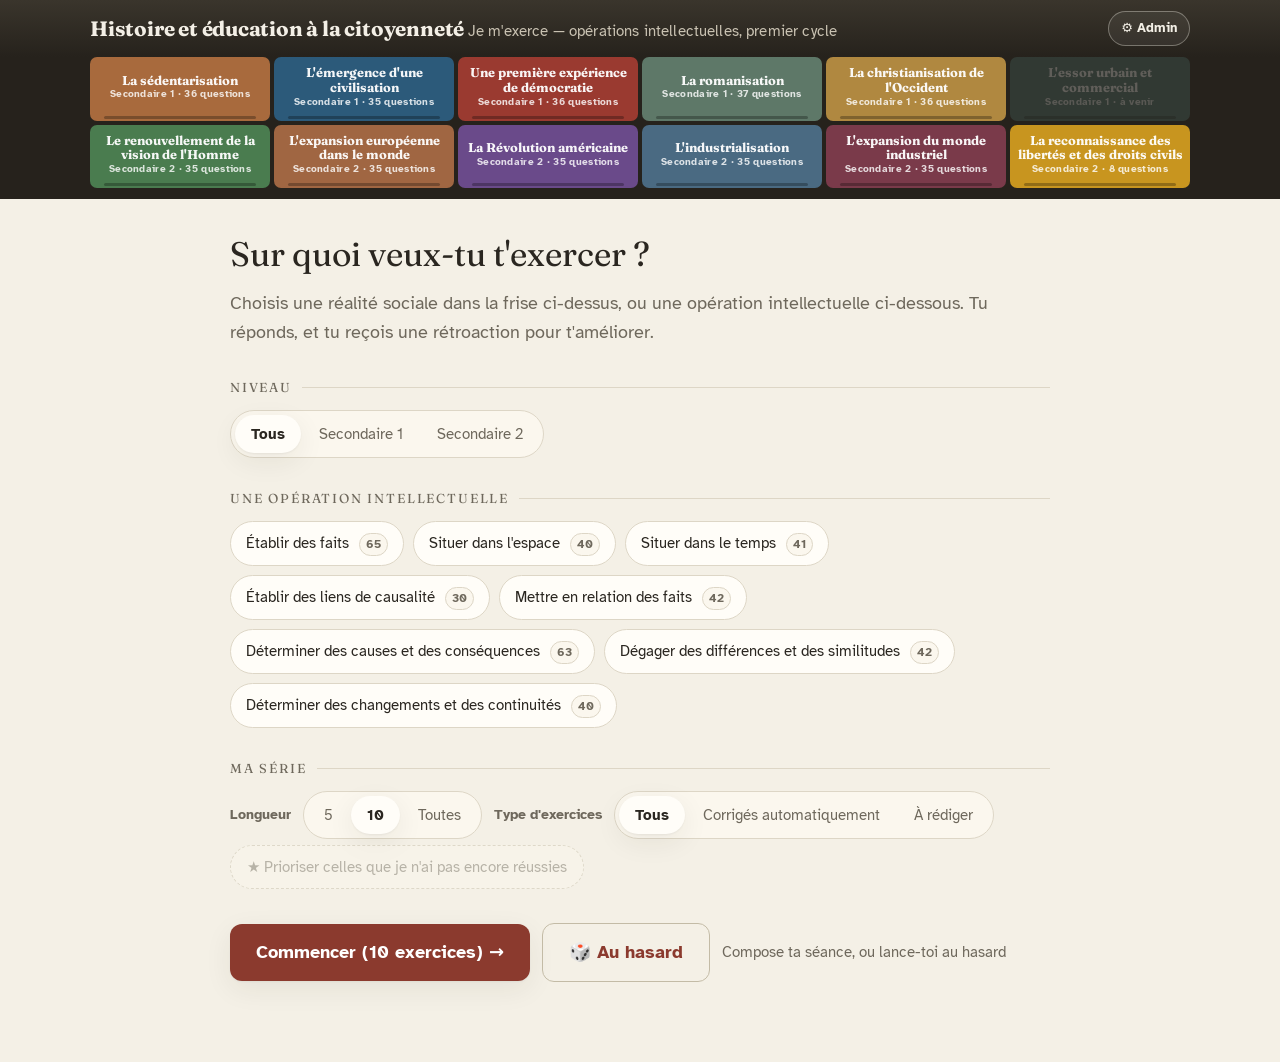
==== commit b0e6d4cf: "Update index.html" ====
--- a/index.html
+++ b/index.html
@@ -56,7 +56,7 @@
   background:var(--ink-band);padding:0 max(1.25rem,calc((100% - 1100px)/2)) .7rem;gap:4px}
 .rail-seg{min-width:0;appearance:none;border:none;cursor:pointer;background:var(--seg-color,#888);
   color:rgba(255,255,255,.95);font-family:inherit;display:flex;flex-direction:column;align-items:center;
-  justify-content:center;gap:1px;padding:.5rem .4rem .55rem;border-radius:7px;position:relative;
+  justify-content:center;gap:1px;padding:.5rem .4rem .8rem;border-radius:7px;position:relative;
   transition:filter .15s,transform .15s,opacity .15s}
 .rail-name{font-family:'Fraunces',Georgia,serif;font-size:.8rem;font-weight:700;line-height:1.15;text-align:center}
 .rail-sub{font-size:.62rem;font-weight:600;letter-spacing:.03em;opacity:.85;white-space:nowrap}
@@ -64,7 +64,7 @@
 .periodes-rail.has-active .rail-seg:not(.active){opacity:.45}
 .periodes-rail.has-active .rail-seg:not(.active):hover{opacity:.85}
 .rail-seg.active{filter:brightness(1.1);transform:translateY(-2px);box-shadow:0 4px 12px rgba(0,0,0,.35)}
-.rail-seg.active::after{content:"";position:absolute;left:22%;right:22%;bottom:4px;height:3px;
+.rail-seg.active::after{content:"";position:absolute;left:22%;right:22%;bottom:8px;height:3px;
   border-radius:99px;background:rgba(255,255,255,.92)}
 .rail-seg:disabled{opacity:.28;cursor:not-allowed;filter:grayscale(.4)}
 .rail-seg:disabled:hover{transform:none;filter:grayscale(.4)}
@@ -91,6 +91,62 @@
   padding:9px 15px;font:inherit;font-size:15px;cursor:pointer;color:var(--ink);transition:.14s}
 .chip:hover{border-color:var(--burgundy);color:var(--burgundy)}
 .chip.sel{background:var(--burgundy);border-color:var(--burgundy);color:#fff;font-weight:700}
+.chip .cnt{display:inline-block;min-width:22px;text-align:center;font-size:12px;font-weight:700;
+  background:var(--alt);border:1px solid var(--border);border-radius:99px;padding:1px 6px;margin-left:6px;color:var(--muted)}
+.chip.sel .cnt{background:rgba(255,255,255,.18);border-color:rgba(255,255,255,.4);color:#fff}
+.chip.zero{opacity:.38}
+.chip.zero:not(.sel){pointer-events:none}
+
+/* barre de maîtrise au bas des segments de la frise */
+.rail-progress{position:absolute;left:8%;right:8%;bottom:2px;height:3px;border-radius:99px;
+  background:rgba(0,0,0,.28);overflow:hidden}
+.rail-progress-fill{display:block;height:100%;width:0;border-radius:99px;background:rgba(255,255,255,.92);transition:width .4s}
+.rail-seg.zero:not(.active){opacity:.35}
+
+/* Ma série */
+.serie-row{display:flex;align-items:center;gap:12px;flex-wrap:wrap;margin:6px 0 4px}
+.serie-lbl{font-size:14px;font-weight:700;color:var(--muted)}
+.check-pill{border:1.5px dashed var(--border-strong);background:var(--alt);border-radius:999px;
+  padding:9px 16px;font:inherit;font-size:15px;cursor:pointer;color:var(--muted);transition:.14s}
+.check-pill:hover{border-color:var(--gold);color:var(--ink)}
+.check-pill.on{background:#f6edcf;border:1.5px solid var(--gold);color:#7a5a14;font-weight:700}
+.check-pill.off{opacity:.45;pointer-events:none}
+.reset-link{border:0;background:none;font:inherit;font-size:13px;color:var(--muted);
+  text-decoration:underline;cursor:pointer;padding:6px}
+.reset-link:hover{color:var(--danger)}
+
+/* barre et compteur de série */
+.sess-count{font-family:'Fraunces',Georgia,serif;font-size:14px;font-weight:600;color:var(--muted);white-space:nowrap}
+.sess-bar{height:5px;border-radius:99px;background:var(--alt);border:1px solid var(--border);
+  overflow:hidden;margin:-8px 0 18px}
+.sess-bar span{display:block;height:100%;width:0;background:linear-gradient(90deg,var(--accent),var(--gold));
+  border-radius:99px;transition:width .45s}
+
+/* auto-évaluation (questions rédigées) */
+.self-eval{margin-top:14px;display:flex;align-items:center;gap:10px;flex-wrap:wrap;
+  background:var(--alt);border:1px dashed var(--border-strong);border-radius:12px;padding:12px 16px}
+.self-eval .se-q{font-size:15px;color:var(--muted);flex:1;min-width:220px}
+.se-btn{font:inherit;font-size:15px;font-weight:700;border-radius:999px;padding:8px 16px;cursor:pointer;transition:.14s}
+.se-btn.ok{border:1.5px solid var(--green);background:#eef5ec;color:var(--green)}
+.se-btn.ok:hover{background:var(--green);color:#fff}
+.se-btn.no{border:1.5px solid var(--gold);background:#fbf2e6;color:#8a6516}
+.se-btn.no:hover{background:var(--gold);color:#fff}
+.se-done{font-size:15px;color:var(--ink)}
+
+/* bilan de série */
+.recap{text-align:center;padding:8px 4px}
+.recap-title{font-size:26px;margin-bottom:18px}
+.recap-stats{display:flex;justify-content:center;gap:26px;margin-bottom:22px;flex-wrap:wrap}
+.recap .rs{display:flex;flex-direction:column;align-items:center;min-width:90px}
+.recap .rs-n{font-family:'Fraunces',Georgia,serif;font-size:40px;font-weight:700;line-height:1.1}
+.recap .rs-n.ok{color:var(--green)} .recap .rs-n.work{color:var(--gold)} .recap .rs-n.skip{color:var(--muted)}
+.recap .rs-l{font-size:14px;color:var(--muted)}
+.recap-list{text-align:left;max-width:560px;margin:0 auto;border-top:1px dashed var(--border);padding-top:12px}
+.recap-row{display:flex;align-items:baseline;gap:10px;padding:6px 0;border-bottom:1px dashed var(--border);font-size:15px}
+.recap-row:last-child{border-bottom:0}
+.recap-row .mk.skip{color:var(--muted);font-weight:700}
+.recap-row .rr-op{flex:1}
+.recap-row .rr-real{font-size:13px;font-weight:700;white-space:nowrap}
 
 .cta-row{margin-top:34px;display:flex;gap:12px;flex-wrap:wrap;align-items:center}
 .btn{font:inherit;font-weight:700;border:0;border-radius:12px;padding:14px 26px;cursor:pointer;transition:.15s}
@@ -225,6 +281,26 @@
     <div class="section-label">Une opération intellectuelle</div>
     <div class="chips" id="opChips"></div>
 
+    <div class="section-label">Ma série</div>
+    <div class="serie-row">
+      <span class="serie-lbl">Longueur</span>
+      <div class="seg" id="serieSeg">
+        <button data-n="5">5</button>
+        <button data-n="10" class="on">10</button>
+        <button data-n="all">Toutes</button>
+      </div>
+      <span class="serie-lbl">Type d'exercices</span>
+      <div class="seg" id="typeSeg">
+        <button data-t="all" class="on">Tous</button>
+        <button data-t="auto">Corrigés automatiquement</button>
+        <button data-t="redaction">À rédiger</button>
+      </div>
+    </div>
+    <div class="serie-row">
+      <button class="check-pill" id="nonReussiesPill" type="button">★ Prioriser celles que je n'ai pas encore réussies</button>
+      <button class="reset-link hidden" id="resetProg" type="button">Effacer ma progression</button>
+    </div>
+
     <div class="cta-row">
       <button class="btn btn-primary" id="startBtn" disabled>Commencer&nbsp;→</button>
       <button class="btn btn-ghost" id="randomBtn">🎲 Au hasard</button>
@@ -236,8 +312,10 @@
   <section id="screen-ex" class="hidden">
     <div class="ex-top">
       <span class="badge"><span class="dot"></span><span id="exReal"></span></span>
+      <span class="sess-count" id="sessCount"></span>
       <button class="linkback" id="backBtn">← Changer de sujet</button>
     </div>
+    <div class="sess-bar"><span id="sessFill"></span></div>
     <div class="qcard" id="qcard"></div>
     <div class="answer" id="answerZone"></div>
     <div id="feedbackZone"></div>
@@ -290,8 +368,24 @@
 let QUESTIONS = [];
 let IMGMAP = (window.HEC_IMGMAP||{});
 let usingSample = false;
-const sel = {level:"all", realite:null, op:null};
+/* Sélections multiples et combinables : réalités OU entre elles, opérations OU
+   entre elles, ET entre les deux dimensions. serie = longueur de la séance.
+   type = "all" | "auto" (corrigées automatiquement) | "redaction". */
+const sel = {level:"all", realites:new Set(), ops:new Set(), serie:10, type:"all", nonReussies:false};
 let pool = [], current = null;
+let session = {total:0, idx:0, results:[]};   // résultats de la série en cours
+
+/* ---------- progression persistante (cet appareil) ---------- */
+const PKEY = "hec-exercices-progres-v1";
+let PROG = {};
+try{ PROG = JSON.parse(localStorage.getItem(PKEY)||"{}"); }catch(e){ PROG = {}; }
+function saveProg(){ try{ localStorage.setItem(PKEY, JSON.stringify(PROG)); }catch(e){} }
+function markProg(qid, ok){
+  const p = PROG[qid] || {n:0, ok:false};
+  p.n += 1; p.ok = p.ok || !!ok;
+  PROG[qid] = p; saveProg();
+}
+function isOpen(q){ return ((q.corrige&&q.corrige[0]&&q.corrige[0].kind)||"texte")==="texte"; }
 
 /* ====================== DATA LOADING ====================== */
 async function loadData(){
@@ -323,80 +417,216 @@
   return url;                                    // deployed: real relative path
 }
 
+/* ====================== FILTRAGE ====================== */
+function levelOk(q){ return sel.level==="all" || String(q.niveau)===sel.level; }
+function typeOk(q){
+  if(sel.type==="all") return true;
+  return sel.type==="redaction" ? isOpen(q) : !isOpen(q);
+}
+/* Compte les questions correspondant aux filtres, avec surcharges possibles
+   (pour les compteurs vivants : « et si je cochais ceci ? »). */
+function matchCount(over={}){
+  const rs = over.realites!==undefined ? over.realites : sel.realites;
+  const ops = over.ops!==undefined ? over.ops : sel.ops;
+  return QUESTIONS.filter(q=> levelOk(q) && typeOk(q)
+    && (!rs.size || rs.has(q.realite_sociale_id))
+    && (!ops.size || ops.has(q.operation))).length;
+}
+function matching(){
+  return QUESTIONS.filter(q=> levelOk(q) && typeOk(q)
+    && (!sel.realites.size || sel.realites.has(q.realite_sociale_id))
+    && (!sel.ops.size || sel.ops.has(q.operation)));
+}
+
 /* ====================== HOME ====================== */
 function buildHome(){
   const rail = document.getElementById("realitesRail");
   rail.innerHTML = "";
-  const counts = {};
-  QUESTIONS.forEach(q=>counts[q.realite_sociale_id]=(counts[q.realite_sociale_id]||0)+1);
+  const totals = {};
+  QUESTIONS.forEach(q=>totals[q.realite_sociale_id]=(totals[q.realite_sociale_id]||0)+1);
   REALITES.forEach(r=>{
-    const n = counts[r.id]||0;
+    const total = totals[r.id]||0;
     const seg = document.createElement("button");
     seg.type="button"; seg.className="rail-seg"; seg.dataset.id=r.id;
     seg.style.setProperty("--seg-color", r.c);
     seg.innerHTML = `<span class="rail-name">${r.titre}</span>
-      <span class="rail-sub">Secondaire ${r.niveau} · ${n ? n+" question"+(n>1?"s":"") : "à venir"}</span>`;
+      <span class="rail-sub" data-sub="${r.id}">Secondaire ${r.niveau}</span>
+      <span class="rail-progress"><span class="rail-progress-fill" data-fill="${r.id}"></span></span>`;
     seg.title = `${r.titre} — Secondaire ${r.niveau}`;
     seg.setAttribute("aria-label", `Choisir le sujet : ${r.titre} (Secondaire ${r.niveau})`);
-    if(!n){ seg.disabled = true; }
-    else seg.onclick=()=>{ sel.realite = (sel.realite===r.id)?null:r.id; if(sel.realite) sel.op=null; refreshHome(); };
+    if(!total){ seg.disabled = true; seg.querySelector(".rail-sub").textContent = `Secondaire ${r.niveau} · à venir`; }
+    else seg.onclick=()=>{ sel.realites.has(r.id) ? sel.realites.delete(r.id) : sel.realites.add(r.id); refreshHome(); };
     rail.appendChild(seg);
   });
   const chips = document.getElementById("opChips");
   chips.innerHTML="";
   OPERATIONS.forEach(op=>{
     const el=document.createElement("button");
-    el.className="chip"; el.textContent=op; el.dataset.op=op;
-    el.onclick=()=>{ sel.op=(sel.op===op)?null:op; if(sel.op) sel.realite=null; refreshHome(); };
+    el.className="chip"; el.dataset.op=op;
+    el.innerHTML = `${esc(op)} <span class="cnt" data-cnt="${esc(op)}"></span>`;
+    el.onclick=()=>{ sel.ops.has(op) ? sel.ops.delete(op) : sel.ops.add(op); refreshHome(); };
     chips.appendChild(el);
   });
+  // Niveau : filtre doux — ne désélectionne que les réalités devenues hors niveau.
   document.querySelectorAll("#levelSeg button").forEach(b=>{
     b.onclick=()=>{ sel.level=b.dataset.lvl;
       document.querySelectorAll("#levelSeg button").forEach(x=>x.classList.toggle("on",x===b));
-      sel.realite=null; sel.op=null; refreshHome(); };
+      if(sel.level!=="all"){
+        [...sel.realites].forEach(id=>{ if(REAL_BY_ID[id].niveau!==+sel.level) sel.realites.delete(id); });
+      }
+      refreshHome(); };
   });
-  document.getElementById("startBtn").onclick=()=>startSession();
-  document.getElementById("randomBtn").onclick=()=>startSession();
+  // Ma série : longueur
+  document.querySelectorAll("#serieSeg button").forEach(b=>{
+    b.onclick=()=>{ sel.serie = b.dataset.n==="all" ? "all" : +b.dataset.n;
+      document.querySelectorAll("#serieSeg button").forEach(x=>x.classList.toggle("on",x===b));
+      refreshHome(); };
+  });
+  // Ma série : type d'exercices
+  document.querySelectorAll("#typeSeg button").forEach(b=>{
+    b.onclick=()=>{ sel.type=b.dataset.t;
+      document.querySelectorAll("#typeSeg button").forEach(x=>x.classList.toggle("on",x===b));
+      refreshHome(); };
+  });
+  // Ma série : prioriser les questions jamais réussies
+  const np = document.getElementById("nonReussiesPill");
+  np.onclick=()=>{ sel.nonReussies=!sel.nonReussies; np.classList.toggle("on",sel.nonReussies); refreshHome(); };
+  // Effacer la progression
+  document.getElementById("resetProg").onclick=()=>{
+    if(confirm("Effacer ta progression sur cet appareil ? Les barres de maîtrise repartiront à zéro.")){
+      PROG={}; saveProg(); refreshHome();
+    }
+  };
+  document.getElementById("startBtn").onclick=()=>startSession(false);
+  document.getElementById("randomBtn").onclick=()=>startSession(true);
   document.getElementById("backBtn").onclick=()=>showHome();
   refreshHome();
 }
-function levelOk(q){ return sel.level==="all" || String(q.niveau)===sel.level; }
-function filteredCount(over={}){
-  const rl=over.realite!==undefined?over.realite:sel.realite;
-  return QUESTIONS.filter(q=>levelOk(q) && (!rl||q.realite_sociale_id===rl) && (!sel.op||q.operation===sel.op)).length;
-}
 function refreshHome(){
   const rail = document.getElementById("realitesRail");
-  rail.classList.toggle("has-active", !!sel.realite);
+  rail.classList.toggle("has-active", sel.realites.size>0);
   rail.querySelectorAll(".rail-seg").forEach(s=>{
-    s.classList.toggle("active", s.dataset.id===sel.realite);
-    const lvlOk = sel.level==="all" || REAL_BY_ID[s.dataset.id].niveau===+sel.level;
+    const id = s.dataset.id, r = REAL_BY_ID[id];
+    s.classList.toggle("active", sel.realites.has(id));
+    const lvlOk = sel.level==="all" || r.niveau===+sel.level;
     s.classList.toggle("lvl-dim", !lvlOk && !s.disabled);
+    if(s.disabled) return;
+    // Compteur vivant : combien de questions de cette réalité avec les OI/type/niveau choisis
+    const n = QUESTIONS.filter(q=> q.realite_sociale_id===id && levelOk(q) && typeOk(q)
+      && (!sel.ops.size || sel.ops.has(q.operation))).length;
+    s.querySelector(`[data-sub="${id}"]`).textContent = `Secondaire ${r.niveau} · ${n} question${n>1?"s":""}`;
+    s.classList.toggle("zero", n===0);
+    // Barre de maîtrise : part des questions de la réalité déjà réussies
+    const all = QUESTIONS.filter(q=>q.realite_sociale_id===id);
+    const okN = all.filter(q=>PROG[q.id]&&PROG[q.id].ok).length;
+    s.querySelector(`[data-fill="${id}"]`).style.width = all.length ? (100*okN/all.length).toFixed(1)+"%" : "0";
   });
-  document.querySelectorAll("#opChips .chip").forEach(c=>c.classList.toggle("sel",c.dataset.op===sel.op));
-  const n = filteredCount();
-  const ready = !!(sel.realite||sel.op);
-  document.getElementById("startBtn").disabled = !ready || n===0;
-  document.getElementById("poolHint").textContent = ready ? `${n} exercice${n>1?"s":""} disponible${n>1?"s":""}` : "Choisis une réalité sociale dans la frise ou une opération";
+  // Chips OI : compteur vivant selon réalités/type/niveau choisis
+  document.querySelectorAll("#opChips .chip").forEach(c=>{
+    const op = c.dataset.op;
+    c.classList.toggle("sel", sel.ops.has(op));
+    const n = QUESTIONS.filter(q=> q.operation===op && levelOk(q) && typeOk(q)
+      && (!sel.realites.size || sel.realites.has(q.realite_sociale_id))).length;
+    c.querySelector(".cnt").textContent = n;
+    c.classList.toggle("zero", n===0);
+  });
+  // Pilule « jamais réussies » : indisponible tant qu'aucune progression
+  const np = document.getElementById("nonReussiesPill");
+  const hasProg = Object.keys(PROG).length>0;
+  np.classList.toggle("off", !hasProg);
+  if(!hasProg){ sel.nonReussies=false; np.classList.remove("on"); }
+  document.getElementById("resetProg").classList.toggle("hidden", !hasProg);
+  // Compte total et bouton
+  const n = matching().length;
+  const serieN = sel.serie==="all" ? n : Math.min(sel.serie, n);
+  document.getElementById("startBtn").disabled = n===0;
+  document.getElementById("startBtn").innerHTML = n===0 ? "Commencer&nbsp;→"
+    : `Commencer (${serieN}&nbsp;exercice${serieN>1?"s":""})&nbsp;→`;
+  const filters = sel.realites.size||sel.ops.size||sel.type!=="all"||sel.level!=="all";
+  document.getElementById("poolHint").textContent =
+    n===0 ? "Aucun exercice ne correspond à ces choix — élargis tes filtres."
+    : filters ? `${n} exercice${n>1?"s":""} dans ta sélection`
+    : "Compose ta séance, ou lance-toi au hasard";
 }
 
 /* ====================== SESSION ====================== */
-function startSession(){
-  // Respecte les filtres actifs (niveau, réalité, opération). Si aucun filtre de
-  // réalité/opération n'est choisi (cas du bouton « Au hasard »), on pige dans
-  // toutes les questions du niveau sélectionné.
-  pool = QUESTIONS.filter(q=>levelOk(q)
-      && (!sel.realite||q.realite_sociale_id===sel.realite)
-      && (!sel.op||q.operation===sel.op));
-  if(!pool.length) return;
+function shuffle(a){ for(let i=a.length-1;i>0;i--){ const j=Math.floor(Math.random()*(i+1)); [a[i],a[j]]=[a[j],a[i]]; } return a; }
+function startSession(auHasard){
+  // « Au hasard » = mode surprise : ignore les réalités et opérations choisies,
+  // mais respecte le niveau et le type d'exercices.
+  let base = auHasard ? QUESTIONS.filter(q=>levelOk(q)&&typeOk(q)) : matching();
+  if(!base.length) return;
+  // Priorité aux questions jamais réussies, en complétant avec les autres au besoin
+  let ordered;
+  if(sel.nonReussies){
+    const jamais = shuffle(base.filter(q=>!(PROG[q.id]&&PROG[q.id].ok)));
+    const deja = shuffle(base.filter(q=>PROG[q.id]&&PROG[q.id].ok));
+    ordered = jamais.concat(deja);
+  } else {
+    ordered = shuffle(base.slice());
+  }
+  pool = sel.serie==="all" ? ordered : ordered.slice(0, sel.serie);
+  session = {total: pool.length, idx: 0, results: []};
   nextQuestion();
   showEx();
 }
+function recordResult(q, ok, skipped){
+  const i = session.results.findIndex(r=>r.id===q.id);
+  const entry = {id:q.id, op:q.operation, realite:q.realite_sociale_id, ok:!!ok, skipped:!!skipped, open:isOpen(q)};
+  if(i>=0) session.results[i]=entry; else session.results.push(entry);
+  if(!skipped) markProg(q.id, ok);
+}
 function nextQuestion(){
-  if(!pool.length){ showHome(); return; }
-  const i = Math.floor(Math.random()*pool.length);
-  current = pool.splice(i,1)[0];
+  if(!pool.length){ renderRecap(); return; }
+  current = pool.shift();
+  session.idx += 1;
   renderQuestion(current);
+}
+
+/* ====================== BILAN DE SÉRIE ====================== */
+function renderRecap(){
+  const res = session.results;
+  const okN = res.filter(r=>r.ok).length;
+  const skipN = res.filter(r=>r.skipped).length;
+  const workN = res.length - okN - skipN;
+  document.getElementById("sessCount").textContent = "Bilan de la série";
+  document.getElementById("sessFill").style.width = "100%";
+  document.getElementById("exReal").textContent = "Série terminée";
+  document.documentElement.style.setProperty("--accent","#8b3a2e");
+  document.documentElement.style.setProperty("--accent-bg","#f5e8d8");
+  const bravo = okN===res.length&&res.length?"Série parfaite — chapeau&nbsp;! 🎉"
+    : okN>=Math.ceil(res.length*0.7)?"Belle série, continue comme ça&nbsp;!"
+    : "C'est en s'exerçant qu'on s'améliore — chaque essai compte.";
+  let html = `<div class="recap">
+    <h2 class="recap-title">${bravo}</h2>
+    <div class="recap-stats">
+      <div class="rs"><span class="rs-n ok">${okN}</span><span class="rs-l">réussie${okN>1?"s":""}</span></div>
+      <div class="rs"><span class="rs-n work">${workN}</span><span class="rs-l">à retravailler</span></div>
+      <div class="rs"><span class="rs-n skip">${skipN}</span><span class="rs-l">passée${skipN>1?"s":""}</span></div>
+    </div>
+    <div class="recap-list">`;
+  res.forEach(r=>{
+    const rs = REAL_BY_ID[r.realite]||{};
+    const mark = r.ok ? '<span class="mk ok">✓</span>' : r.skipped ? '<span class="mk skip">→</span>' : '<span class="mk no">↻</span>';
+    html += `<div class="recap-row">${mark}<span class="rr-op">${esc(r.op)}</span><span class="rr-real" style="color:${rs.c||'#888'}">${esc(rs.titre||"")}</span></div>`;
+  });
+  html += `</div></div>`;
+  document.getElementById("qcard").innerHTML = html;
+  document.getElementById("answerZone").innerHTML = "";
+  document.getElementById("feedbackZone").innerHTML = "";
+  const aRetravailler = res.filter(r=>!r.ok).map(r=>QUESTIONS.find(q=>q.id===r.id)).filter(Boolean);
+  const f = document.getElementById("footZone");
+  f.innerHTML = (aRetravailler.length?`<button class="btn btn-primary" id="redoBtn">↻ Refaire celles à retravailler (${aRetravailler.length})</button>`:"")
+    + `<button class="btn ${aRetravailler.length?"btn-ghost":"btn-primary"}" id="newBtn">Composer une nouvelle série</button>`;
+  if(aRetravailler.length){
+    document.getElementById("redoBtn").onclick=()=>{
+      pool = shuffle(aRetravailler.slice());
+      session = {total: pool.length, idx: 0, results: []};
+      nextQuestion();
+    };
+  }
+  document.getElementById("newBtn").onclick=showHome;
+  window.scrollTo({top:0,behavior:"smooth"});
 }
 function showHome(){ document.getElementById("screen-ex").classList.add("hidden");
   document.getElementById("realitesRail").classList.remove("hidden");
@@ -416,6 +646,8 @@
 }
 function renderQuestion(q){
   applyAccent(q);
+  document.getElementById("sessCount").textContent = `Question ${session.idx} / ${session.total}`;
+  document.getElementById("sessFill").style.width = (100*(session.idx-1)/Math.max(session.total,1)).toFixed(1)+"%";
   const b = q.questionBody;
   let html = `<div class="qop">${q.operation} · n°${q.numero}</div>
     <div class="qprompt">${esc(b.prompt||"")}</div>`;
@@ -506,13 +738,14 @@
 /* ====================== FOOT (buttons) ====================== */
 function renderFoot(checked){
   const f=document.getElementById("footZone");
+  const last = pool.length===0;
   if(!checked){
     f.innerHTML = `<button class="btn btn-primary" id="checkBtn">Vérifier ma réponse</button>
        <button class="btn btn-soft" id="skipBtn">Passer →</button>`;
     document.getElementById("checkBtn").onclick=checkAnswer;
-    document.getElementById("skipBtn").onclick=()=>{ nextQuestion(); };
+    document.getElementById("skipBtn").onclick=()=>{ recordResult(current, false, true); nextQuestion(); };
   } else {
-    f.innerHTML = `<button class="btn btn-primary" id="nextBtn">Exercice suivant →</button>
+    f.innerHTML = `<button class="btn btn-primary" id="nextBtn">${last?"Voir mon bilan →":"Exercice suivant →"}</button>
        <button class="btn btn-ghost" id="retryBtn">↺ Réessayer</button>
        <button class="btn btn-soft" id="homeBtn">Changer de sujet</button>`;
     document.getElementById("nextBtn").onclick=()=>{ nextQuestion(); };
@@ -569,6 +802,7 @@
   const cls=allOk?"good":"work";
   const icon=allOk?"✓":"!";
   const title=allOk?"Bravo, c'est juste&nbsp;!":"Presque&nbsp;! Regarde ceci";
+  recordResult(q, allOk);
   let html=`<div class="fb ${cls}"><h3><span class="ic">${icon}</span>${title}</h3>`;
   rows.forEach(r=> html+=`<div class="line"><span class="mk ${r.ok?'ok':'no'}">${r.ok?"✓":"✗"}</span><span>${r.txt}</span></div>`);
   html+=`</div>`;
@@ -595,15 +829,34 @@
     if(fb.a_ameliorer) html+=`<div class="line"><span class="mk no">→</span><span><b>Pour aller plus loin :</b> ${esc(fb.a_ameliorer)}</span></div>`;
     if(fb.indice) html+=`<div class="blk"><b>💡 Indice :</b> ${esc(fb.indice)}</div>`;
     if(fb.encouragement) html+=`<p style="margin-top:12px">${esc(fb.encouragement)}</p>`;
-    html+=`</div>`+modelHtml(q,true);
+    html+=`</div>`+modelHtml(q,true)+selfEvalHtml();
     fz.innerHTML=html; renderFoot(true);
-    wireModelReveal();
+    wireModelReveal(); wireSelfEval(q);
   }catch(e){
     fz.innerHTML=`<div class="fb work"><h3><span class="ic">!</span>Rétroaction automatique indisponible</h3>
-      <p>L'analyse intelligente n'a pas pu se faire ici. Compare ta réponse avec la réponse modèle ci-dessous&nbsp;:</p></div>`+modelHtml(q);
-    renderFoot(true);
-  }
+      <p>L'analyse intelligente n'a pas pu se faire ici. Compare ta réponse avec la réponse modèle ci-dessous&nbsp;:</p></div>`+modelHtml(q)+selfEvalHtml();
+    renderFoot(true); wireSelfEval(q);
+  }
+  recordResult(q, false);   // « faite » par défaut ; l'auto-évaluation peut la marquer réussie
   fz.scrollIntoView({behavior:"smooth",block:"nearest"});
+}
+
+/* ---------- auto-évaluation (questions rédigées) ---------- */
+function selfEvalHtml(){
+  return `<div class="self-eval" id="selfEval">
+    <span class="se-q">Après avoir comparé avec la réponse modèle, comment évalues-tu ta réponse&nbsp;?</span>
+    <button class="se-btn ok" data-se="ok">😊 Je l'avais</button>
+    <button class="se-btn no" data-se="no">↻ À retravailler</button>
+  </div>`;
+}
+function wireSelfEval(q){
+  const box=document.getElementById("selfEval"); if(!box) return;
+  box.querySelectorAll(".se-btn").forEach(b=>b.onclick=()=>{
+    const ok = b.dataset.se==="ok";
+    recordResult(q, ok);
+    box.innerHTML = ok ? `<span class="se-done">😊 Notée comme réussie — elle compte dans ta barre de maîtrise.</span>`
+                       : `<span class="se-done">↻ Notée à retravailler — tu pourras la recroiser avec «&nbsp;jamais réussies&nbsp;».</span>`;
+  });
 }
 
 async function aiFeedback(q,ans){
